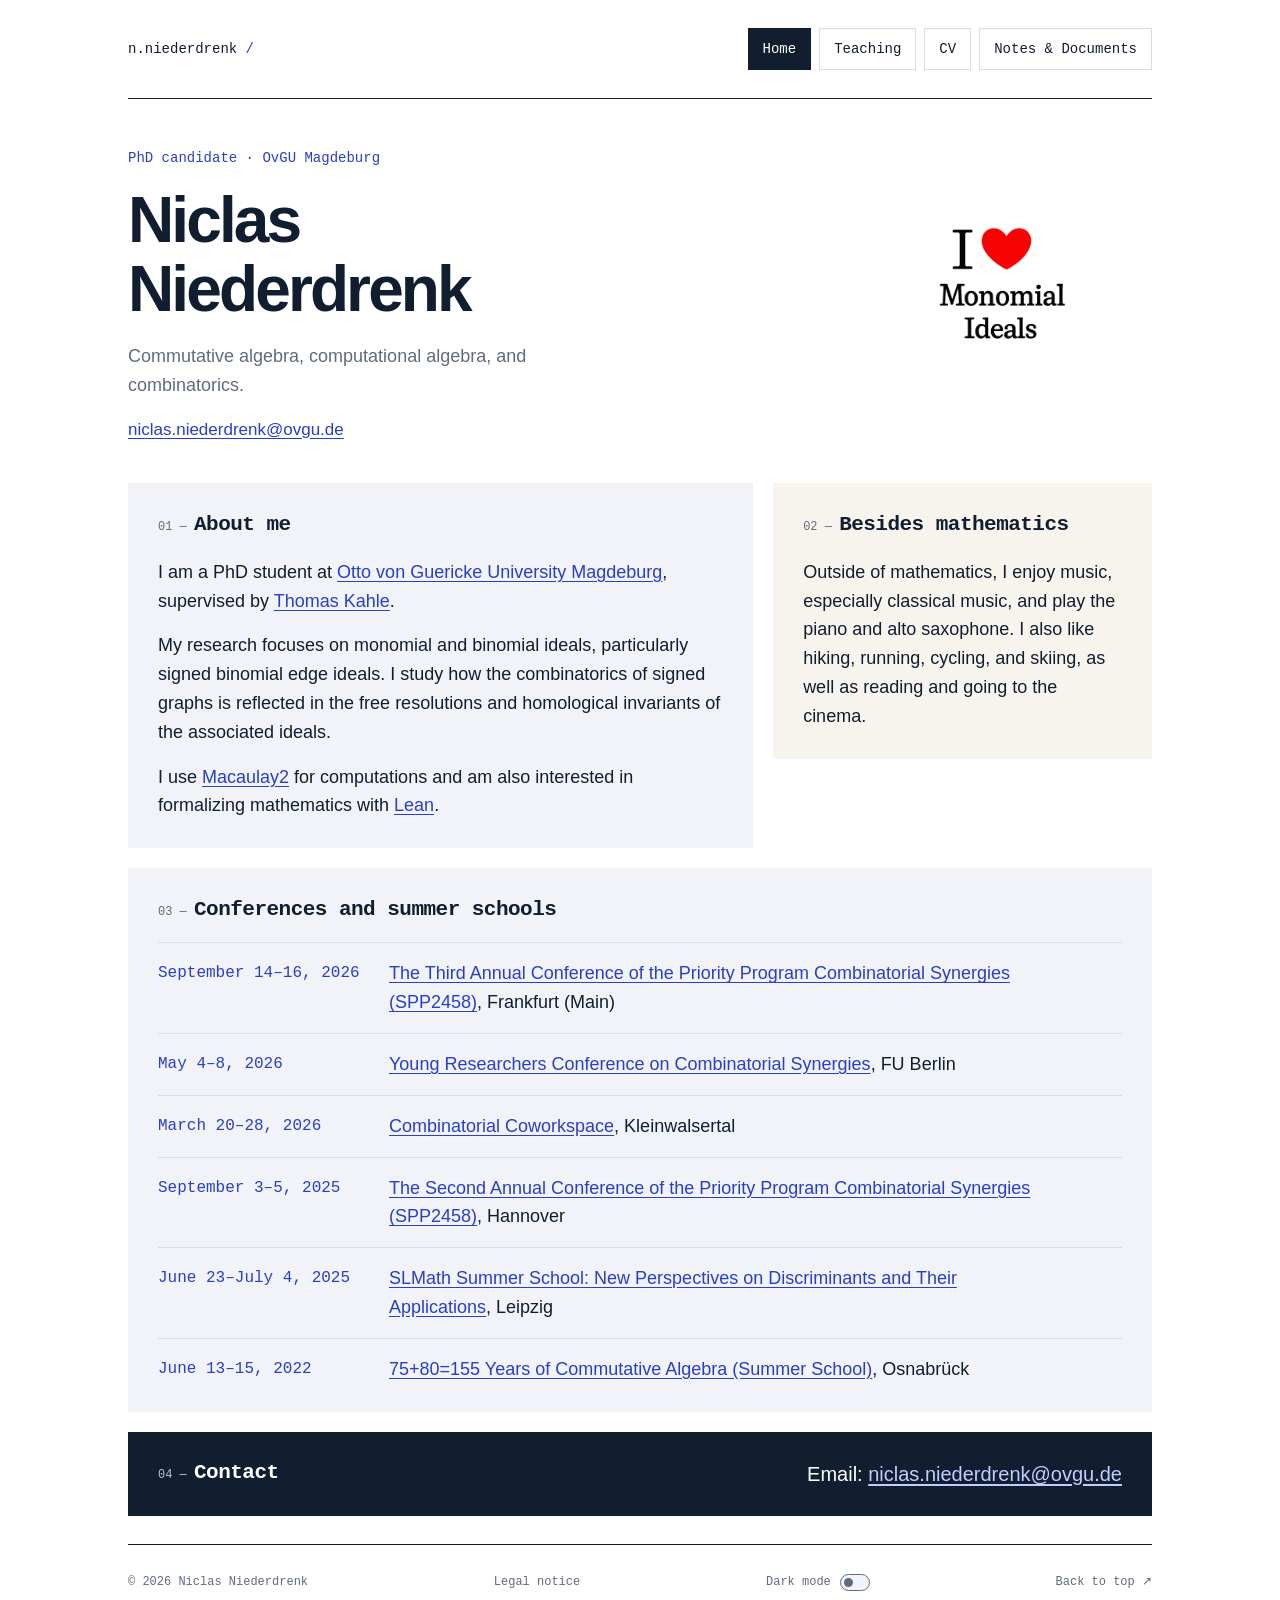
==== index.html @ 02e2851d "about me straffen" ====
<!DOCTYPE html>
<html lang="en">
<head>
    <meta charset="UTF-8">
    <meta name="viewport" content="width=device-width, initial-scale=1.0">
    <title>Niclas Niederdrenk</title>
    <script src="theme.js?v=c177175cfa91"></script>
    <link rel="stylesheet" href="style.css?v=8d056de01221">
</head>
<body class="page-index">
<a class="skip-link" href="#content">Skip to content</a>
<div class="container">
    <nav class="site-nav" aria-label="Main navigation">
        <a class="wordmark" href="index.html">n.niederdrenk<span> / </span></a>
        <div class="nav-links"><a href="index.html" class="current" aria-current="page">Home</a>
<a href="teaching.html">Teaching</a>
<a href="cv.html">CV</a>
<a href="notes.html">Notes &amp; Documents</a></div>
    </nav>
    <header class="hero">
        <div class="hero-copy">
            <p class="eyebrow">PhD candidate · OvGU Magdeburg</p>
            <h1>Niclas<br>Niederdrenk</h1>
            <p class="hero-description">Commutative algebra, computational algebra, and combinatorics.</p><a class="hero-contact" href="mailto:niclas.niederdrenk@ovgu.de">niclas.niederdrenk@ovgu.de</a>
        </div>
        <figure class="monomial-art">
            <img src="figures/ilovemonomialideals.png" alt="I love monomial ideals — with a glowing red heart." width="1536" height="1024">
        </figure>
    </header>
    <main id="content" class="content-grid">
<section class="content-panel panel-about-me" aria-labelledby="about-me"><h2 id="about-me"><span class="section-number">01 — </span>About me</h2>
<p>I am a PhD student at <a href="https://www.ovgu.de/">Otto von Guericke University Magdeburg</a>, supervised by <a href="https://thomas-kahle.de/">Thomas Kahle</a>.</p>
<p>My research focuses on monomial and binomial ideals, particularly signed binomial edge ideals. I study how the combinatorics of signed graphs is reflected in the free resolutions and homological invariants of the associated ideals.</p>
<p>I use <a href="https://macaulay2.com/">Macaulay2</a> for computations and am also interested in formalizing mathematics with <a href="https://lean-lang.org/">Lean</a>.</p>
</section>
<section class="content-panel panel-besides-mathematics" aria-labelledby="besides-mathematics"><h2 id="besides-mathematics"><span class="section-number">02 — </span>Besides mathematics</h2>
<p>Outside of mathematics, I enjoy music, especially classical music, and play the piano and alto saxophone. I also like hiking, running, cycling, and skiing, as well as reading and going to the cinema.</p>
</section>
<section class="content-panel panel-conferences-and-summer-schools" aria-labelledby="conferences-and-summer-schools"><h2 id="conferences-and-summer-schools"><span class="section-number">03 — </span>Conferences and summer schools</h2>
<ul>
<li><span class="entry-date">September 14–16, 2026</span><span class="entry-detail"><a href="https://www.combinatorial-synergies.de/activities/2026-09_AnnualConference/">The Third Annual Conference of the Priority Program Combinatorial Synergies (SPP2458)</a>, Frankfurt (Main)</span></li>
<li><span class="entry-date">May 4–8, 2026</span><span class="entry-detail"><a href="https://mathconf.eu/yrccs-2026/index.html">Young Researchers Conference on Combinatorial Synergies</a>, FU Berlin</span></li>
<li><span class="entry-date">March 20–28, 2026</span><span class="entry-detail"><a href="https://www.combinatorial-cowork.space/editions/2026/">Combinatorial Coworkspace</a>, Kleinwalsertal</span></li>
<li><span class="entry-date">September 3–5, 2025</span><span class="entry-detail"><a href="https://www.combinatorial-synergies.de/activities/2025-09_AnnualConference/">The Second Annual Conference of the Priority Program Combinatorial Synergies (SPP2458)</a>, Hannover</span></li>
<li><span class="entry-date">June 23–July 4, 2025</span><span class="entry-detail"><a href="https://www.mis.mpg.de/de/events/series/slmath-summer-school-new-perspectives-on-discriminants-and-their-applications">SLMath Summer School: New Perspectives on Discriminants and Their Applications</a>, Leipzig</span></li>
<li><span class="entry-date">June 13–15, 2022</span><span class="entry-detail"><a href="https://www.math-conf.uni-osnabrueck.de/archive/8075155-years-of-commutative-algebra/">75+80=155 Years of Commutative Algebra (Summer School)</a>, Osnabrück</span></li>
</ul>
</section>
<section class="content-panel panel-contact" aria-labelledby="contact"><h2 id="contact"><span class="section-number">04 — </span>Contact</h2>
<p>Email: <a href="mailto:niclas.niederdrenk@ovgu.de">niclas.niederdrenk@ovgu.de</a></p></section>
    </main>
    <footer>
        <p>© 2026 Niclas Niederdrenk</p>
        <a href="legal.html">Legal notice</a>
        <button class="theme-toggle" type="button" role="switch" aria-label="Dark mode" aria-checked="false" hidden>
            <span>Dark mode</span><span class="theme-track" aria-hidden="true"></span>
        </button>
        <a href="#">Back to top <span aria-hidden="true">↗</span></a>
    </footer>
</div>
</body>
</html>
---- style.css ----
:root {
    color-scheme: light;
    --background: #fff;
    --ink: #101e30;
    --blue: #293fc4;
    --muted: #606b7b;
    --panel: #f3f4f9;
    --home-panel: #f1f3f9;
    --hobby-panel: #f7f4ee;
    --line: #d9dce5;
    --contact-panel: #101e30;
    --selected-text: #fff;
}
:root[data-theme="dark"] {
    color-scheme: dark;
    --background: #10151e;
    --ink: #e5eaf3;
    --blue: #a3b1ff;
    --muted: #aab5c5;
    --panel: #1b2432;
    --home-panel: var(--panel);
    --hobby-panel: var(--panel);
    --line: #384559;
    --contact-panel: #202d42;
    --selected-text: #10151e;
}
* { box-sizing: border-box; }
p, li, h1, h2, h3, a { overflow-wrap: anywhere; }
html { scroll-behavior: smooth; }
body {
    margin: 0;
    background: var(--background);
    color: var(--ink);
    font-family: Inter, "Helvetica Neue", Arial, sans-serif;
    font-size: 18px;
    line-height: 1.6;
    -webkit-font-smoothing: antialiased;
}
a { color: var(--blue); text-underline-offset: 3px; }
a:hover { text-decoration-thickness: 2px; }
a:focus-visible, button:focus-visible { outline: 3px solid #c99920; outline-offset: 5px; }
.container { max-width: 1120px; margin: auto; padding: 0 48px; }
.site-nav {
    display: flex;
    align-items: center;
    justify-content: space-between;
    gap: 24px;
    padding: 28px 0;
    border-bottom: 1px solid var(--ink);
}
.wordmark, .eyebrow, figcaption, h2, .entry-date, footer, .nav-links {
    font-family: "SFMono-Regular", Consolas, "Liberation Mono", monospace;
}
.wordmark { color: var(--ink); font-size: 14px; text-decoration: none; }
.wordmark span { color: var(--blue); }
.nav-links { display: flex; flex-wrap: wrap; justify-content: flex-end; gap: 8px; font-size: 14px; }
.nav-links a { padding: 9px 14px; border: 1px solid var(--line); color: var(--ink); text-decoration: none; }
.theme-toggle { display: inline-flex; align-items: center; gap: 9px; padding: 6px 0; border: 0; font: inherit; line-height: inherit; color: var(--muted); background: transparent; cursor: pointer; }
.theme-toggle[hidden] { display: none; }
.theme-toggle:hover { color: var(--ink); }
.theme-track { position: relative; width: 30px; height: 17px; border: 1px solid var(--muted); border-radius: 20px; background: var(--panel); }
.theme-track::after { content: ""; position: absolute; top: 3px; left: 3px; width: 9px; height: 9px; border-radius: 50%; background: var(--muted); transition: transform .15s ease; }
.theme-toggle[aria-checked="true"] .theme-track { border-color: var(--blue); }
.theme-toggle[aria-checked="true"] .theme-track::after { transform: translateX(13px); background: var(--blue); }
.nav-links a.current, .nav-links a:hover { background: var(--ink); color: var(--selected-text); border-color: var(--ink); }
.hero { display: grid; grid-template-columns: minmax(0, 1fr) 270px; gap: 48px; align-items: center; padding: 48px 0 40px; }
.hero-copy { min-width: 0; }
.hero-contact { display: inline-block; margin-top: 16px; font-size: 17px; overflow-wrap: anywhere; }
.eyebrow { font-size: 14px; color: var(--blue); margin: 0 0 16px; }
h1 { font-size: clamp(40px, 5.2vw, 64px); font-weight: 750; letter-spacing: -.045em; line-height: 1.08; margin: 0 0 18px; }
.hero-description { color: var(--muted); max-width: 44ch; font-size: 18px; margin: 0; line-height: 1.6; }
.monomial-lattice { margin: 0; width: 100%; }
.monomial-lattice svg { display: block; width: 100%; max-width: 200px; height: auto; margin: 0 auto; overflow: visible; }
.lattice-edge { stroke: var(--blue); stroke-width: 1.5; opacity: .55; }
.lattice-node circle { fill: var(--background); stroke: var(--blue); stroke-width: 1.5; }
.lattice-node text { fill: var(--ink); font-family: Georgia, "Times New Roman", serif; font-size: 14px; font-style: italic; }
.lattice-endpoint circle { fill: var(--panel); stroke-width: 2; }
.page-index .hero { grid-template-columns: minmax(0, 1fr) 300px; }
.monomial-art { margin: 0; width: 100%; }
.monomial-art img { display: block; width: 100%; height: auto; border-radius: 8px; background: #fff; }
figcaption { font-size: 12px; line-height: 1.6; color: var(--muted); margin-top: 12px; }
.content-grid { display: grid; grid-template-columns: minmax(0, 1.65fr) minmax(0, 1fr); gap: 20px; }
.content-panel { background: var(--panel); padding: 28px 30px; min-width: 0; }
h2 { font-size: 21px; font-weight: 600; margin: 0 0 18px; line-height: 1.35; letter-spacing: -.025em; }
.section-number { font-size: 12px; font-weight: 400; letter-spacing: 0; color: var(--muted); white-space: nowrap; }
.content-panel p { margin: 0 0 16px; font-size: inherit; max-width: 65ch; }
.content-panel p:last-child { margin-bottom: 0; }
.page-cv .hero, .page-legal .hero, .page-notes .hero { grid-template-columns: 1fr; }
.page-cv .content-panel, .page-legal .content-panel, .page-notes .content-panel { grid-column: 1 / -1; }
.page-notes h3 { margin: 0 0 10px; font-size: 24px; line-height: 1.35; }
.page-introduction { grid-column: 1 / -1; max-width: 65ch; }
.page-introduction p { margin: 0; }
.page-cv .page-introduction { color: var(--muted); font-size: 16px; }
.cv-entry { display: grid; grid-template-columns: 205px minmax(0, 1fr); gap: 26px; border-top: 1px solid var(--line); padding: 22px 0; }
.cv-entry:last-child { padding-bottom: 0; }
.cv-entry h3 { margin: 0 0 6px; font-size: 19px; font-weight: 600; line-height: 1.5; }
.cv-entry .entry-date { font-size: 16px; margin: 0; }
.cv-entry-detail { min-width: 0; }
.cv-entry-detail p { color: var(--muted); margin-bottom: 10px; }
.cv-entry li { border: 0; padding: 2px 0; }
.panel-besides-mathematics { align-self: start; }
.page-index .panel-about-me, .page-index .panel-conferences-and-summer-schools { background: var(--home-panel); }
.page-index .panel-besides-mathematics { background: var(--hobby-panel); }
.panel-activities, .panel-conferences-and-summer-schools, .panel-contact, .page-teaching .content-panel { grid-column: 1 / -1; }
ul { list-style: none; margin: 0; padding: 0; }
li { border-top: 1px solid var(--line); padding: 16px 0; font-size: inherit; }
li:last-child { padding-bottom: 0; }
.panel-activities li, .panel-conferences-and-summer-schools li { display: grid; grid-template-columns: 205px minmax(0, 1fr); gap: 26px; }
.entry-date { font-size: 16px; color: var(--blue); padding-top: 2px; }
.entry-detail { min-width: 0; max-width: 65ch; }
.entry-detail a { color: var(--blue); }
.entry-detail a:hover { color: var(--blue); text-decoration: underline; }
.panel-contact { display: flex; align-items: center; justify-content: space-between; gap: 24px; background: var(--contact-panel); color: white; padding-top: 26px; padding-bottom: 26px; }
.panel-contact h2 { margin: 0; flex-shrink: 0; }
.panel-contact .section-number { color: #b8c5d8; }
.panel-contact a { color: #c2ccff; }
.panel-contact p { margin: 0; font-size: clamp(16px, 2vw, 20px); font-weight: 500; overflow-wrap: anywhere; }
footer { display: flex; flex-wrap: wrap; align-items: center; justify-content: space-between; gap: 12px 20px; border-top: 1px solid var(--ink); margin-top: 28px; padding: 22px 0 34px; font-size: 12px; color: var(--muted); }
footer p { margin: 0; }
footer a { color: var(--muted); text-decoration: none; }
.skip-link { position: absolute; top: -100px; left: 20px; background: var(--background); padding: 12px; z-index: 1; }
.skip-link:focus { top: 10px; }
@media (max-width: 760px) {
    body { font-size: 16px; }
    .container { padding: 0 24px; }
    .hero-description, .hero-contact { font-size: 16px; }
    h2 { font-size: 20px; }
    .cv-entry h3 { font-size: 18px; }
    .hero { grid-template-columns: minmax(0, 1fr) 200px; gap: 24px; padding: 36px 0; }
    .page-index .hero { grid-template-columns: minmax(0, 1fr) 230px; }
    h1 { font-size: 46px; }
    .content-grid { grid-template-columns: 1fr; }
    .content-panel { padding: 24px; }
    .panel-activities li, .panel-conferences-and-summer-schools li { grid-template-columns: 155px minmax(0, 1fr); gap: 18px; }
    .cv-entry { grid-template-columns: 155px minmax(0, 1fr); gap: 18px; }
    .panel-contact { align-items: flex-start; flex-direction: column; gap: 16px; }
}
@media (max-width: 600px) {
    .container { padding: 0 20px; }
    .site-nav { flex-wrap: wrap; gap: 12px; padding: 20px 0; }
    .wordmark { font-size: 13px; }
    .nav-links { gap: 5px; font-size: 13px; }
    .nav-links a { padding: 8px 10px; }
    .hero { grid-template-columns: 1fr; gap: 24px; padding: 32px 0; }
    .page-index .hero { grid-template-columns: 1fr; }
    .monomial-art { max-width: 320px; justify-self: center; }
    h1 { font-size: clamp(36px, 10vw, 48px); }
    .monomial-lattice { width: 220px; justify-self: end; }
    .monomial-lattice svg { max-width: 170px; }
    .panel-activities li, .panel-conferences-and-summer-schools li { grid-template-columns: 1fr; gap: 7px; }
    .cv-entry { grid-template-columns: 1fr; gap: 7px; }
    .monomial-lattice { max-width: 100%; }
    .content-panel { padding: 22px 20px; }
}
@media (prefers-reduced-motion: reduce) {
    html { scroll-behavior: auto; }
    .theme-track::after { transition: none; }
}
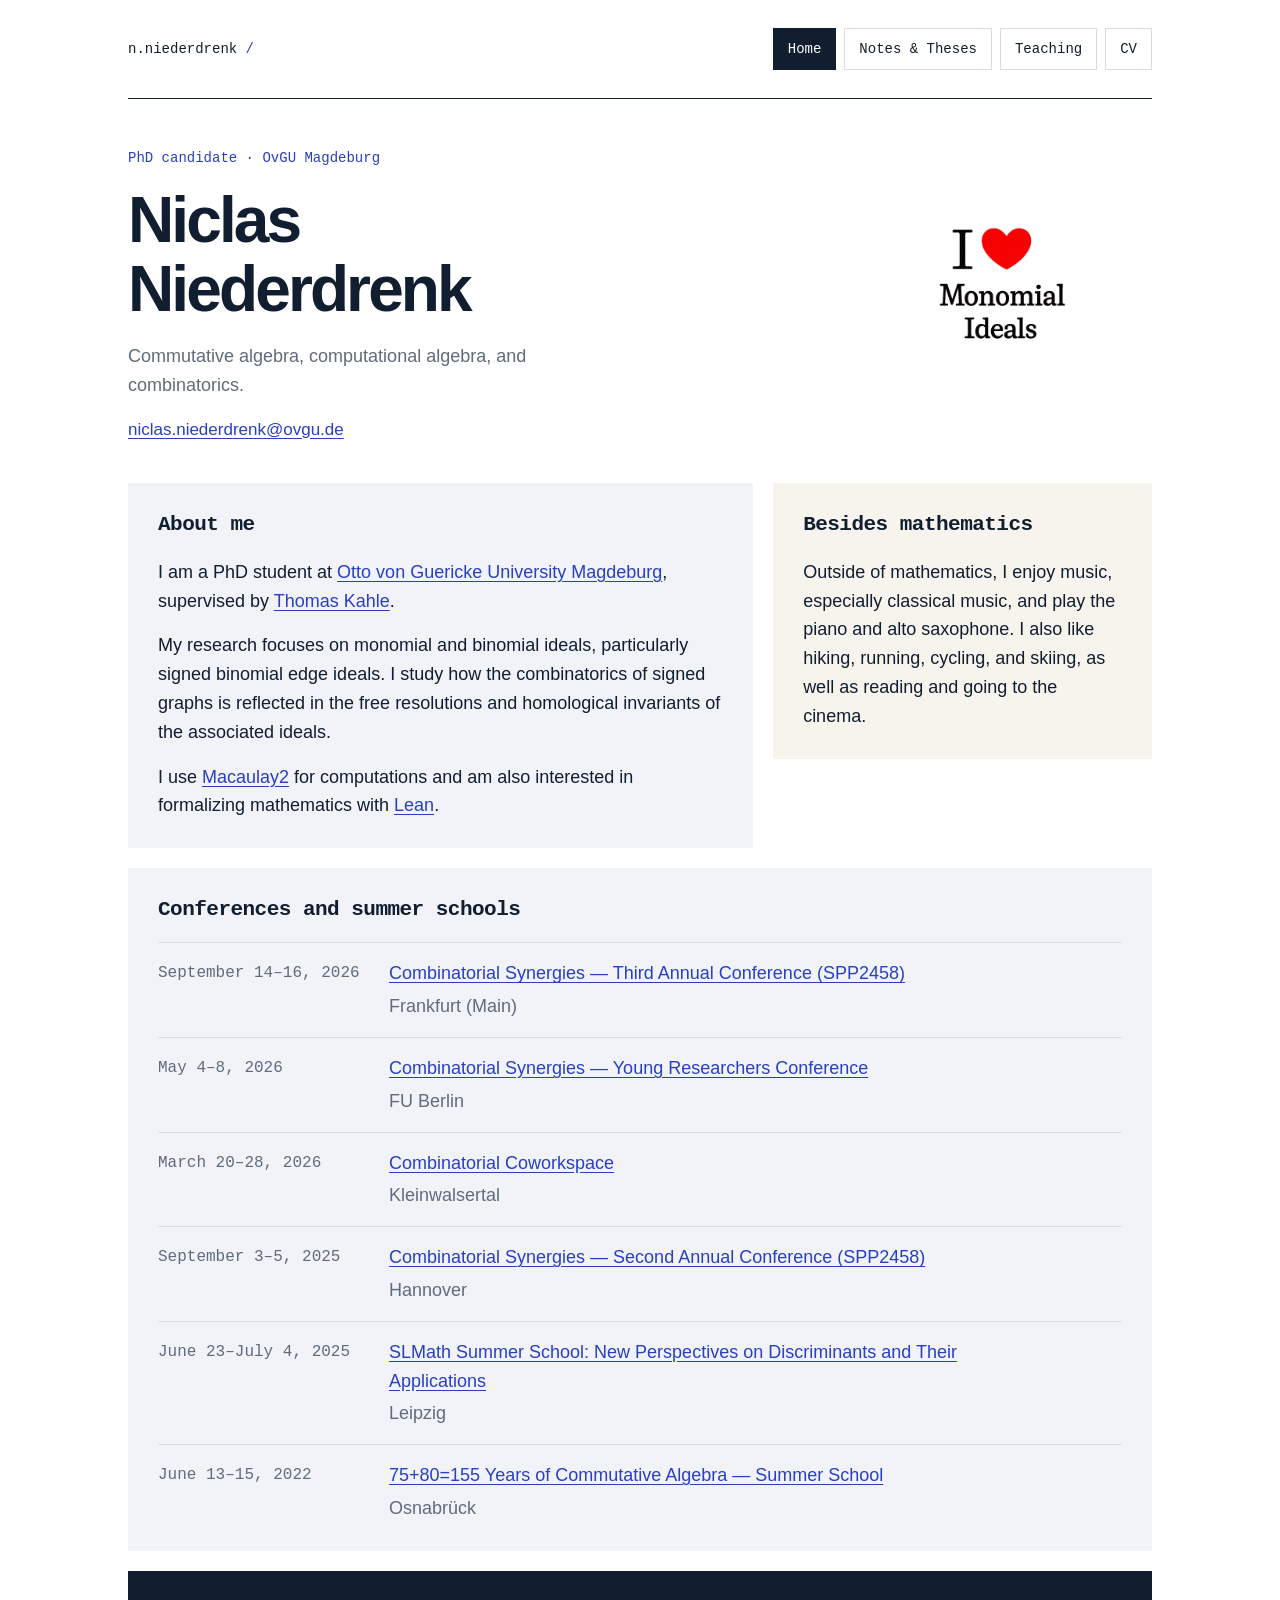
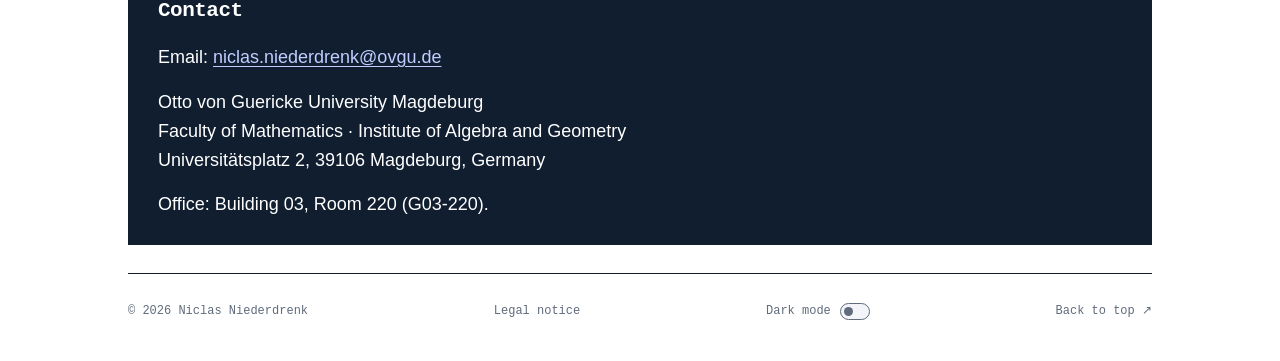
==== commit de3d82cc: "Zahlen entfernt" ====
--- a/index.html
+++ b/index.html
@@ -5,7 +5,7 @@
     <meta name="viewport" content="width=device-width, initial-scale=1.0">
     <title>Niclas Niederdrenk</title>
     <script src="theme.js?v=c177175cfa91"></script>
-    <link rel="stylesheet" href="style.css?v=8d056de01221">
+    <link rel="stylesheet" href="style.css?v=efe93ad25419">
 </head>
 <body class="page-index">
 <a class="skip-link" href="#content">Skip to content</a>
@@ -13,41 +13,45 @@
     <nav class="site-nav" aria-label="Main navigation">
         <a class="wordmark" href="index.html">n.niederdrenk<span> / </span></a>
         <div class="nav-links"><a href="index.html" class="current" aria-current="page">Home</a>
+<a href="notes.html">Notes &amp; Theses</a>
 <a href="teaching.html">Teaching</a>
-<a href="cv.html">CV</a>
-<a href="notes.html">Notes &amp; Documents</a></div>
+<a href="cv.html">CV</a></div>
     </nav>
     <header class="hero">
         <div class="hero-copy">
             <p class="eyebrow">PhD candidate · OvGU Magdeburg</p>
             <h1>Niclas<br>Niederdrenk</h1>
-            <p class="hero-description">Commutative algebra, computational algebra, and combinatorics.</p><a class="hero-contact" href="mailto:niclas.niederdrenk@ovgu.de">niclas.niederdrenk@ovgu.de</a>
+<p class="hero-description">Commutative algebra, computational algebra, and combinatorics.</p><a class="hero-contact" href="mailto:niclas.niederdrenk@ovgu.de">niclas.niederdrenk@ovgu.de</a>
         </div>
         <figure class="monomial-art">
             <img src="figures/ilovemonomialideals.png" alt="I love monomial ideals — with a glowing red heart." width="1536" height="1024">
         </figure>
     </header>
     <main id="content" class="content-grid">
-<section class="content-panel panel-about-me" aria-labelledby="about-me"><h2 id="about-me"><span class="section-number">01 — </span>About me</h2>
+<section class="content-panel panel-about-me" aria-labelledby="about-me"><h2 id="about-me">About me</h2>
 <p>I am a PhD student at <a href="https://www.ovgu.de/">Otto von Guericke University Magdeburg</a>, supervised by <a href="https://thomas-kahle.de/">Thomas Kahle</a>.</p>
 <p>My research focuses on monomial and binomial ideals, particularly signed binomial edge ideals. I study how the combinatorics of signed graphs is reflected in the free resolutions and homological invariants of the associated ideals.</p>
 <p>I use <a href="https://macaulay2.com/">Macaulay2</a> for computations and am also interested in formalizing mathematics with <a href="https://lean-lang.org/">Lean</a>.</p>
 </section>
-<section class="content-panel panel-besides-mathematics" aria-labelledby="besides-mathematics"><h2 id="besides-mathematics"><span class="section-number">02 — </span>Besides mathematics</h2>
+<section class="content-panel panel-besides-mathematics" aria-labelledby="besides-mathematics"><h2 id="besides-mathematics">Besides mathematics</h2>
 <p>Outside of mathematics, I enjoy music, especially classical music, and play the piano and alto saxophone. I also like hiking, running, cycling, and skiing, as well as reading and going to the cinema.</p>
 </section>
-<section class="content-panel panel-conferences-and-summer-schools" aria-labelledby="conferences-and-summer-schools"><h2 id="conferences-and-summer-schools"><span class="section-number">03 — </span>Conferences and summer schools</h2>
+<section class="content-panel panel-conferences-and-summer-schools" aria-labelledby="conferences-and-summer-schools"><h2 id="conferences-and-summer-schools">Conferences and summer schools</h2>
 <ul>
-<li><span class="entry-date">September 14–16, 2026</span><span class="entry-detail"><a href="https://www.combinatorial-synergies.de/activities/2026-09_AnnualConference/">The Third Annual Conference of the Priority Program Combinatorial Synergies (SPP2458)</a>, Frankfurt (Main)</span></li>
-<li><span class="entry-date">May 4–8, 2026</span><span class="entry-detail"><a href="https://mathconf.eu/yrccs-2026/index.html">Young Researchers Conference on Combinatorial Synergies</a>, FU Berlin</span></li>
-<li><span class="entry-date">March 20–28, 2026</span><span class="entry-detail"><a href="https://www.combinatorial-cowork.space/editions/2026/">Combinatorial Coworkspace</a>, Kleinwalsertal</span></li>
-<li><span class="entry-date">September 3–5, 2025</span><span class="entry-detail"><a href="https://www.combinatorial-synergies.de/activities/2025-09_AnnualConference/">The Second Annual Conference of the Priority Program Combinatorial Synergies (SPP2458)</a>, Hannover</span></li>
-<li><span class="entry-date">June 23–July 4, 2025</span><span class="entry-detail"><a href="https://www.mis.mpg.de/de/events/series/slmath-summer-school-new-perspectives-on-discriminants-and-their-applications">SLMath Summer School: New Perspectives on Discriminants and Their Applications</a>, Leipzig</span></li>
-<li><span class="entry-date">June 13–15, 2022</span><span class="entry-detail"><a href="https://www.math-conf.uni-osnabrueck.de/archive/8075155-years-of-commutative-algebra/">75+80=155 Years of Commutative Algebra (Summer School)</a>, Osnabrück</span></li>
+<li><span class="entry-date">September 14–16, 2026</span><span class="entry-detail"><a href="https://www.combinatorial-synergies.de/activities/2026-09_AnnualConference/">Combinatorial Synergies — Third Annual Conference (SPP2458)</a><span class="entry-location">Frankfurt (Main)</span></span></li>
+<li><span class="entry-date">May 4–8, 2026</span><span class="entry-detail"><a href="https://mathconf.eu/yrccs-2026/index.html">Combinatorial Synergies — Young Researchers Conference</a><span class="entry-location">FU Berlin</span></span></li>
+<li><span class="entry-date">March 20–28, 2026</span><span class="entry-detail"><a href="https://www.combinatorial-cowork.space/editions/2026/">Combinatorial Coworkspace</a><span class="entry-location">Kleinwalsertal</span></span></li>
+<li><span class="entry-date">September 3–5, 2025</span><span class="entry-detail"><a href="https://www.combinatorial-synergies.de/activities/2025-09_AnnualConference/">Combinatorial Synergies — Second Annual Conference (SPP2458)</a><span class="entry-location">Hannover</span></span></li>
+<li><span class="entry-date">June 23–July 4, 2025</span><span class="entry-detail"><a href="https://www.mis.mpg.de/de/events/series/slmath-summer-school-new-perspectives-on-discriminants-and-their-applications">SLMath Summer School: New Perspectives on Discriminants and Their Applications</a><span class="entry-location">Leipzig</span></span></li>
+<li><span class="entry-date">June 13–15, 2022</span><span class="entry-detail"><a href="https://www.math-conf.uni-osnabrueck.de/archive/8075155-years-of-commutative-algebra/">75+80=155 Years of Commutative Algebra — Summer School</a><span class="entry-location">Osnabrück</span></span></li>
 </ul>
 </section>
-<section class="content-panel panel-contact" aria-labelledby="contact"><h2 id="contact"><span class="section-number">04 — </span>Contact</h2>
-<p>Email: <a href="mailto:niclas.niederdrenk@ovgu.de">niclas.niederdrenk@ovgu.de</a></p></section>
+<section class="content-panel panel-contact" aria-labelledby="contact"><h2 id="contact">Contact</h2>
+<p>Email: <a href="mailto:niclas.niederdrenk@ovgu.de">niclas.niederdrenk@ovgu.de</a></p>
+<p>Otto von Guericke University Magdeburg<br>
+Faculty of Mathematics · Institute of Algebra and Geometry<br>
+Universitätsplatz 2, 39106 Magdeburg, Germany</p>
+<p>Office: Building 03, Room 220 (G03-220).</p></section>
     </main>
     <footer>
         <p>© 2026 Niclas Niederdrenk</p>
--- a/style.css
+++ b/style.css
@@ -82,7 +82,6 @@
 .content-grid { display: grid; grid-template-columns: minmax(0, 1.65fr) minmax(0, 1fr); gap: 20px; }
 .content-panel { background: var(--panel); padding: 28px 30px; min-width: 0; }
 h2 { font-size: 21px; font-weight: 600; margin: 0 0 18px; line-height: 1.35; letter-spacing: -.025em; }
-.section-number { font-size: 12px; font-weight: 400; letter-spacing: 0; color: var(--muted); white-space: nowrap; }
 .content-panel p { margin: 0 0 16px; font-size: inherit; max-width: 65ch; }
 .content-panel p:last-child { margin-bottom: 0; }
 .page-cv .hero, .page-legal .hero, .page-notes .hero { grid-template-columns: 1fr; }
@@ -106,15 +105,16 @@
 li { border-top: 1px solid var(--line); padding: 16px 0; font-size: inherit; }
 li:last-child { padding-bottom: 0; }
 .panel-activities li, .panel-conferences-and-summer-schools li { display: grid; grid-template-columns: 205px minmax(0, 1fr); gap: 26px; }
-.entry-date { font-size: 16px; color: var(--blue); padding-top: 2px; }
+.entry-date { font-size: 16px; color: var(--muted); padding-top: 2px; }
+.entry-location, .course-instructor { display: block; color: var(--muted); font-size: inherit; margin-top: 4px; }
+.page-teaching li strong { font-weight: 600; }
 .entry-detail { min-width: 0; max-width: 65ch; }
 .entry-detail a { color: var(--blue); }
 .entry-detail a:hover { color: var(--blue); text-decoration: underline; }
-.panel-contact { display: flex; align-items: center; justify-content: space-between; gap: 24px; background: var(--contact-panel); color: white; padding-top: 26px; padding-bottom: 26px; }
-.panel-contact h2 { margin: 0; flex-shrink: 0; }
-.panel-contact .section-number { color: #b8c5d8; }
+.panel-contact { display: block; background: var(--contact-panel); color: white; padding-top: 26px; padding-bottom: 26px; }
+.panel-contact h2 { margin: 0 0 18px; }
 .panel-contact a { color: #c2ccff; }
-.panel-contact p { margin: 0; font-size: clamp(16px, 2vw, 20px); font-weight: 500; overflow-wrap: anywhere; }
+.panel-contact p { margin: 0 0 16px; font-size: inherit; font-weight: 400; overflow-wrap: anywhere; }
 footer { display: flex; flex-wrap: wrap; align-items: center; justify-content: space-between; gap: 12px 20px; border-top: 1px solid var(--ink); margin-top: 28px; padding: 22px 0 34px; font-size: 12px; color: var(--muted); }
 footer p { margin: 0; }
 footer a { color: var(--muted); text-decoration: none; }
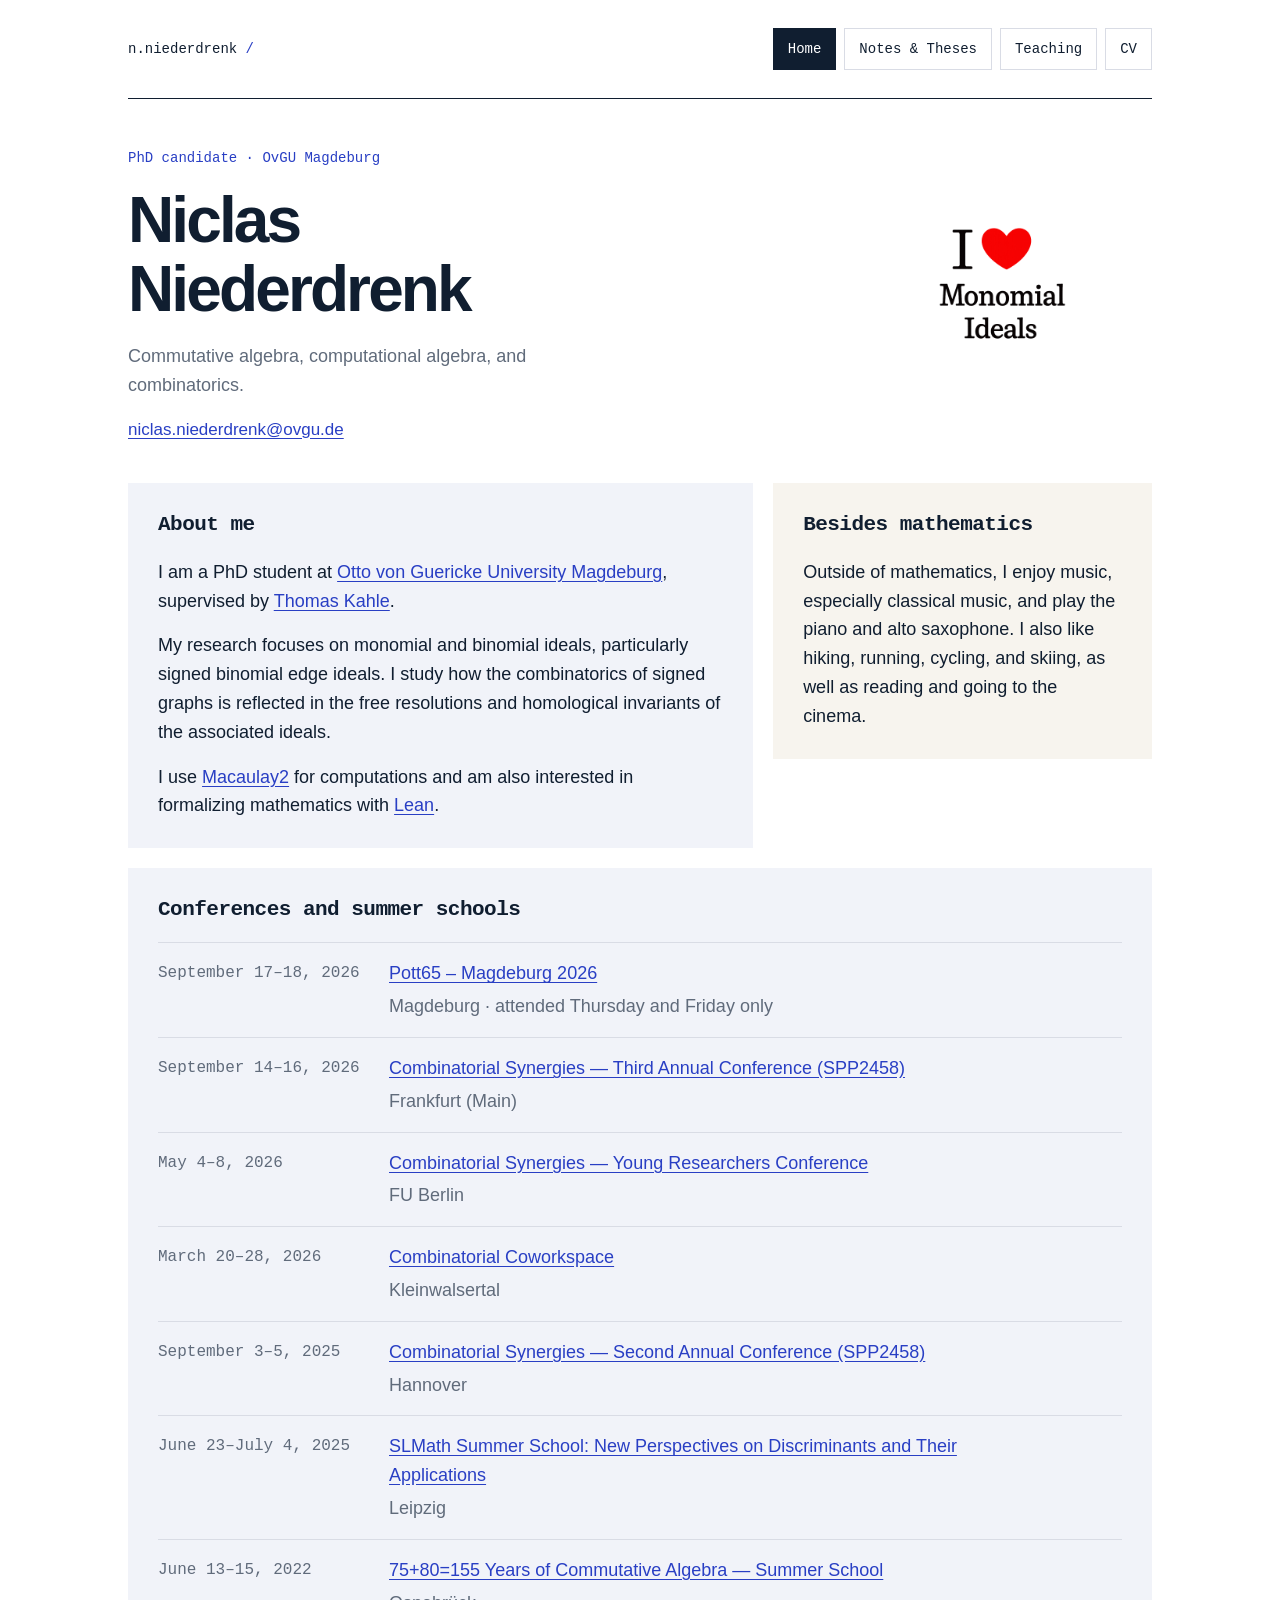
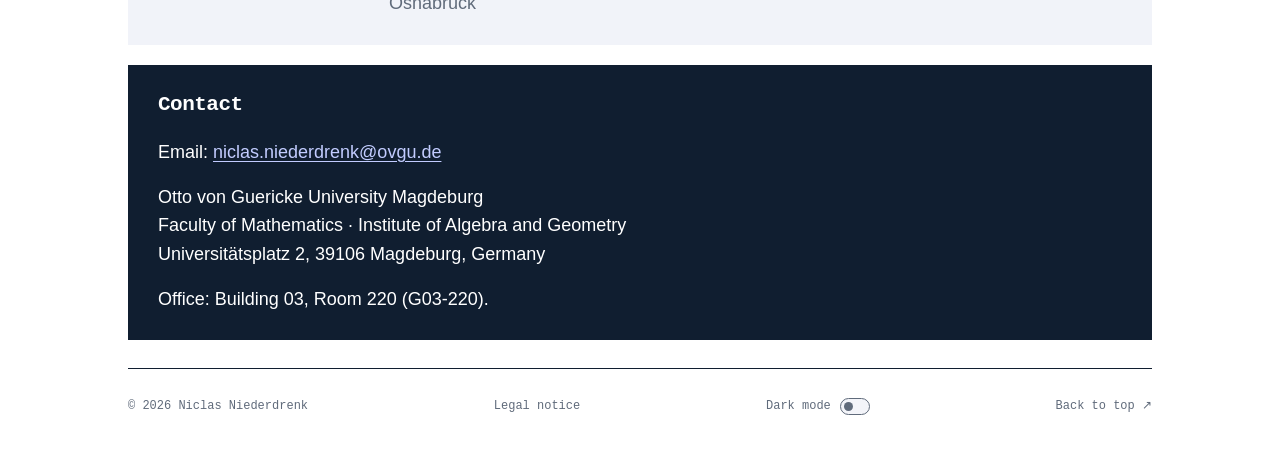
==== commit 776aa8b4: "Pott Konferenz" ====
--- a/index.html
+++ b/index.html
@@ -5,7 +5,7 @@
     <meta name="viewport" content="width=device-width, initial-scale=1.0">
     <title>Niclas Niederdrenk</title>
     <script src="theme.js?v=c177175cfa91"></script>
-    <link rel="stylesheet" href="style.css?v=efe93ad25419">
+    <link rel="stylesheet" href="style.css?v=b115eadc8f8b">
 </head>
 <body class="page-index">
 <a class="skip-link" href="#content">Skip to content</a>
@@ -24,7 +24,8 @@
 <p class="hero-description">Commutative algebra, computational algebra, and combinatorics.</p><a class="hero-contact" href="mailto:niclas.niederdrenk@ovgu.de">niclas.niederdrenk@ovgu.de</a>
         </div>
         <figure class="monomial-art">
-            <img src="figures/ilovemonomialideals.png" alt="I love monomial ideals — with a glowing red heart." width="1536" height="1024">
+            <img class="monomial-art-light" src="figures/ilovemonomialideals.png" alt="I love monomial ideals — with a glowing red heart." width="1536" height="1024">
+            <img class="monomial-art-dark" src="figures/ilovemonomialideals-dark.svg" alt="I love monomial ideals — with a glowing red heart." width="1536" height="1024">
         </figure>
     </header>
     <main id="content" class="content-grid">
@@ -38,6 +39,7 @@
 </section>
 <section class="content-panel panel-conferences-and-summer-schools" aria-labelledby="conferences-and-summer-schools"><h2 id="conferences-and-summer-schools">Conferences and summer schools</h2>
 <ul>
+<li><span class="entry-date">September 17–18, 2026</span><span class="entry-detail"><a href="https://www.conftool.pro/pott65-magdeburg-2026/index.php?page=index">Pott65 – Magdeburg 2026</a><span class="entry-location">Magdeburg · attended Thursday and Friday only</span></span></li>
 <li><span class="entry-date">September 14–16, 2026</span><span class="entry-detail"><a href="https://www.combinatorial-synergies.de/activities/2026-09_AnnualConference/">Combinatorial Synergies — Third Annual Conference (SPP2458)</a><span class="entry-location">Frankfurt (Main)</span></span></li>
 <li><span class="entry-date">May 4–8, 2026</span><span class="entry-detail"><a href="https://mathconf.eu/yrccs-2026/index.html">Combinatorial Synergies — Young Researchers Conference</a><span class="entry-location">FU Berlin</span></span></li>
 <li><span class="entry-date">March 20–28, 2026</span><span class="entry-detail"><a href="https://www.combinatorial-cowork.space/editions/2026/">Combinatorial Coworkspace</a><span class="entry-location">Kleinwalsertal</span></span></li>
--- a/style.css
+++ b/style.css
@@ -78,6 +78,9 @@
 .page-index .hero { grid-template-columns: minmax(0, 1fr) 300px; }
 .monomial-art { margin: 0; width: 100%; }
 .monomial-art img { display: block; width: 100%; height: auto; border-radius: 8px; background: #fff; }
+.monomial-art .monomial-art-dark { display: none; background: transparent; }
+:root[data-theme="dark"] .monomial-art-light { display: none; }
+:root[data-theme="dark"] .monomial-art-dark { display: block; }
 figcaption { font-size: 12px; line-height: 1.6; color: var(--muted); margin-top: 12px; }
 .content-grid { display: grid; grid-template-columns: minmax(0, 1.65fr) minmax(0, 1fr); gap: 20px; }
 .content-panel { background: var(--panel); padding: 28px 30px; min-width: 0; }
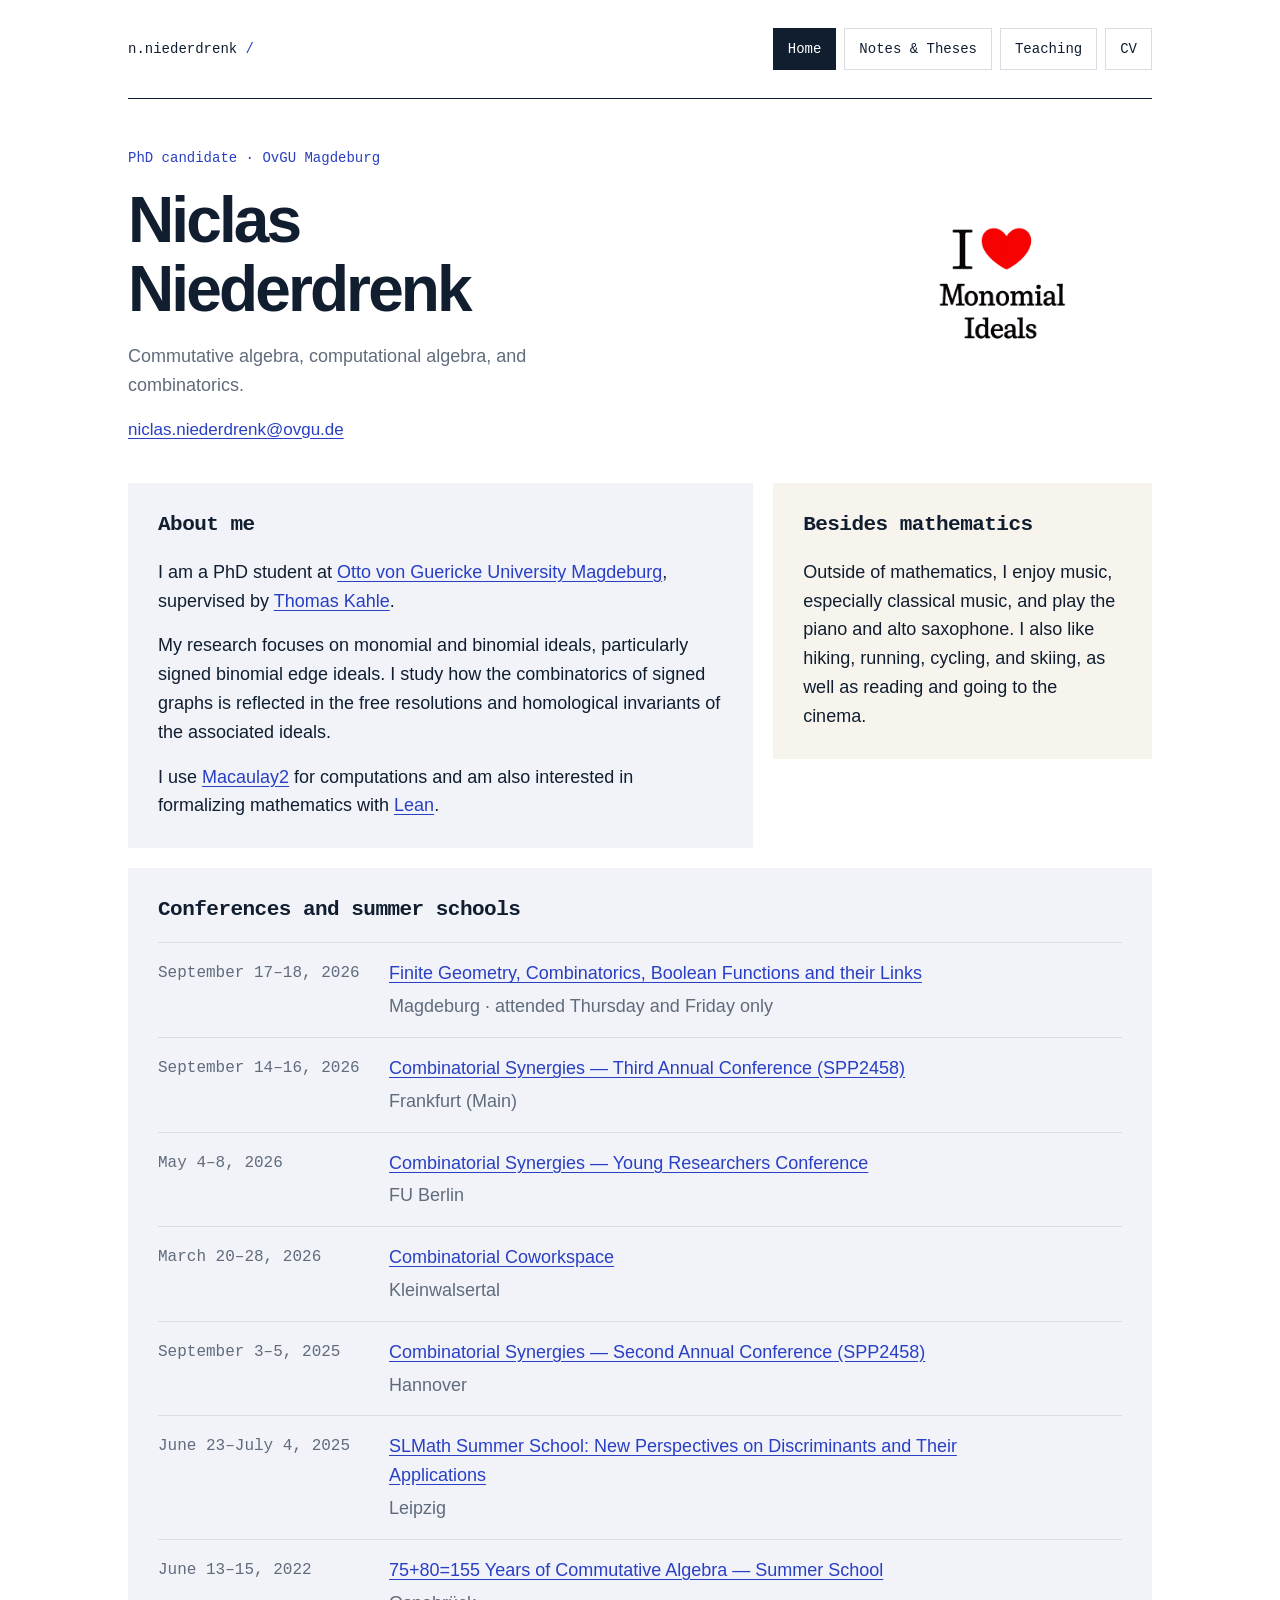
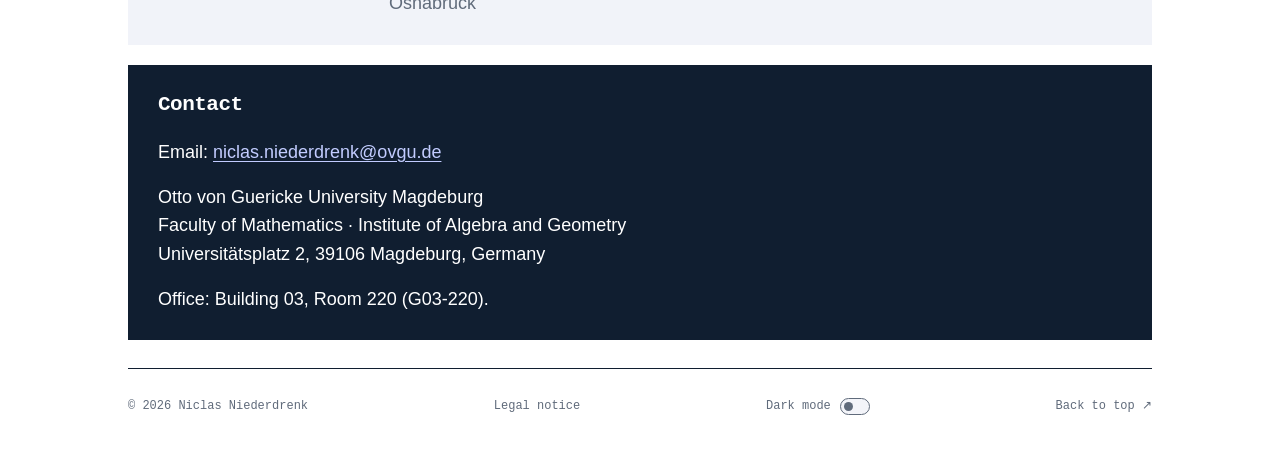
==== commit 39787339: "Pott Konferenz" ====
--- a/index.html
+++ b/index.html
@@ -39,7 +39,7 @@
 </section>
 <section class="content-panel panel-conferences-and-summer-schools" aria-labelledby="conferences-and-summer-schools"><h2 id="conferences-and-summer-schools">Conferences and summer schools</h2>
 <ul>
-<li><span class="entry-date">September 17–18, 2026</span><span class="entry-detail"><a href="https://www.conftool.pro/pott65-magdeburg-2026/index.php?page=index">Pott65 – Magdeburg 2026</a><span class="entry-location">Magdeburg · attended Thursday and Friday only</span></span></li>
+<li><span class="entry-date">September 17–18, 2026</span><span class="entry-detail"><a href="https://sites.google.com/view/pott65-magdeburg2026/home">Finite Geometry, Combinatorics, Boolean Functions and their Links</a><span class="entry-location">Magdeburg · attended Thursday and Friday only</span></span></li>
 <li><span class="entry-date">September 14–16, 2026</span><span class="entry-detail"><a href="https://www.combinatorial-synergies.de/activities/2026-09_AnnualConference/">Combinatorial Synergies — Third Annual Conference (SPP2458)</a><span class="entry-location">Frankfurt (Main)</span></span></li>
 <li><span class="entry-date">May 4–8, 2026</span><span class="entry-detail"><a href="https://mathconf.eu/yrccs-2026/index.html">Combinatorial Synergies — Young Researchers Conference</a><span class="entry-location">FU Berlin</span></span></li>
 <li><span class="entry-date">March 20–28, 2026</span><span class="entry-detail"><a href="https://www.combinatorial-cowork.space/editions/2026/">Combinatorial Coworkspace</a><span class="entry-location">Kleinwalsertal</span></span></li>
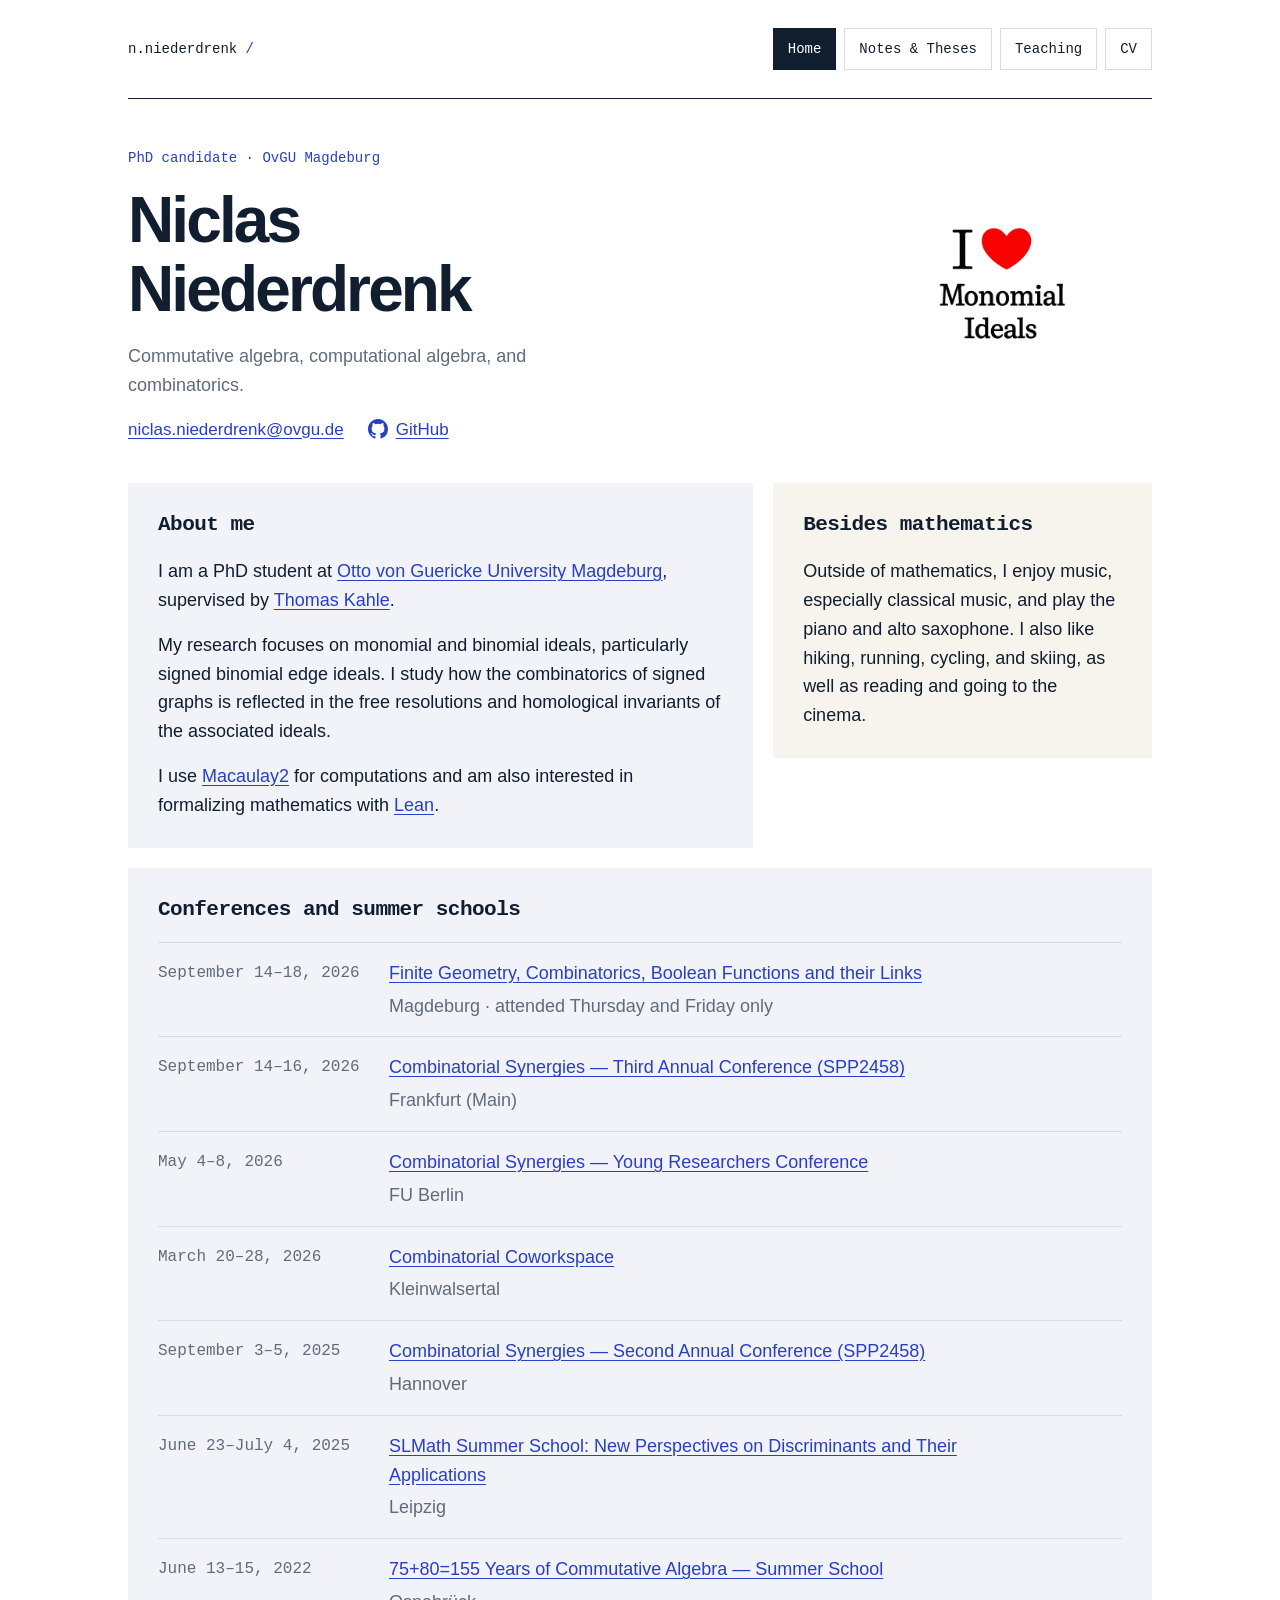
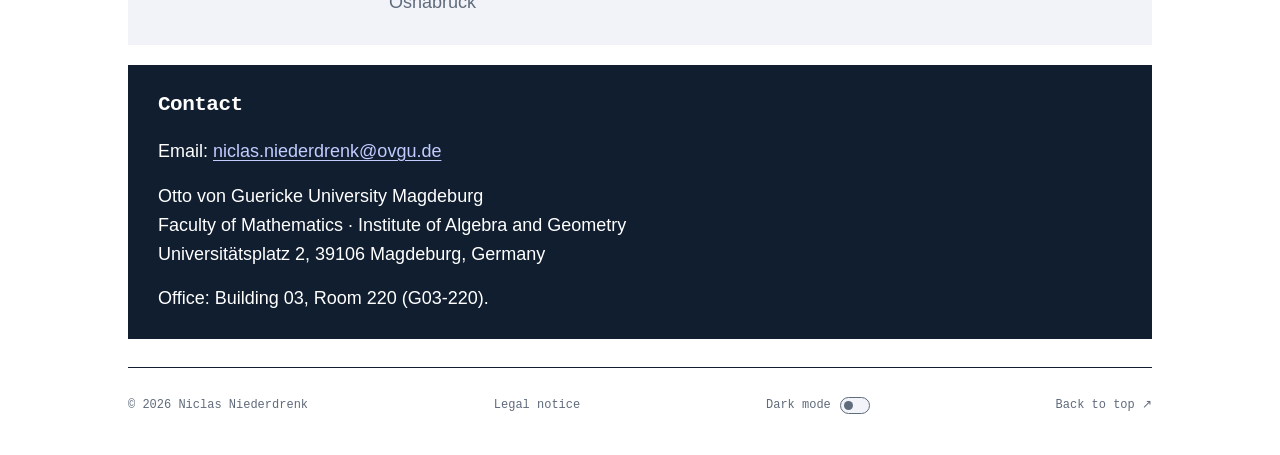
==== commit f528c5d8: "Add GitHub profile link and download mathematical note during build" ====
--- a/index.html
+++ b/index.html
@@ -5,7 +5,7 @@
     <meta name="viewport" content="width=device-width, initial-scale=1.0">
     <title>Niclas Niederdrenk</title>
     <script src="theme.js?v=c177175cfa91"></script>
-    <link rel="stylesheet" href="style.css?v=b115eadc8f8b">
+    <link rel="stylesheet" href="style.css?v=2d0e608586b1">
 </head>
 <body class="page-index">
 <a class="skip-link" href="#content">Skip to content</a>
@@ -21,7 +21,13 @@
         <div class="hero-copy">
             <p class="eyebrow">PhD candidate · OvGU Magdeburg</p>
             <h1>Niclas<br>Niederdrenk</h1>
-<p class="hero-description">Commutative algebra, computational algebra, and combinatorics.</p><a class="hero-contact" href="mailto:niclas.niederdrenk@ovgu.de">niclas.niederdrenk@ovgu.de</a>
+<p class="hero-description">Commutative algebra, computational algebra, and combinatorics.</p><div class="hero-links">
+                <a class="hero-contact" href="mailto:niclas.niederdrenk@ovgu.de">niclas.niederdrenk@ovgu.de</a>
+                <a class="github-link" href="https://github.com/Niclas1511" rel="me">
+                    <svg viewBox="0 0 16 16" width="20" height="20" fill="currentColor" aria-hidden="true" focusable="false"><path d="M8 0C3.58 0 0 3.58 0 8c0 3.54 2.29 6.53 5.47 7.59.4.07.55-.17.55-.38 0-.19-.01-.82-.01-1.49-2.01.37-2.53-.49-2.69-.94-.09-.23-.48-.94-.82-1.13-.28-.15-.68-.52-.01-.53.63-.01 1.08.58 1.23.82.72 1.21 1.87.87 2.33.66.07-.52.28-.87.51-1.07-1.78-.2-3.64-.89-3.64-3.95 0-.87.31-1.59.82-2.15-.08-.2-.36-1.02.08-2.12 0 0 .67-.21 2.2.82a7.65 7.65 0 0 1 4 0c1.53-1.04 2.2-.82 2.2-.82.44 1.1.16 1.92.08 2.12.51.56.82 1.27.82 2.15 0 3.07-1.87 3.75-3.65 3.95.29.25.54.73.54 1.48 0 1.07-.01 1.93-.01 2.2 0 .21.15.46.55.38A8.01 8.01 0 0 0 16 8c0-4.42-3.58-8-8-8Z"/></svg>
+                    <span>GitHub</span>
+                </a>
+            </div>
         </div>
         <figure class="monomial-art">
             <img class="monomial-art-light" src="figures/ilovemonomialideals.png" alt="I love monomial ideals — with a glowing red heart." width="1536" height="1024">
@@ -39,7 +45,7 @@
 </section>
 <section class="content-panel panel-conferences-and-summer-schools" aria-labelledby="conferences-and-summer-schools"><h2 id="conferences-and-summer-schools">Conferences and summer schools</h2>
 <ul>
-<li><span class="entry-date">September 17–18, 2026</span><span class="entry-detail"><a href="https://sites.google.com/view/pott65-magdeburg2026/home">Finite Geometry, Combinatorics, Boolean Functions and their Links</a><span class="entry-location">Magdeburg · attended Thursday and Friday only</span></span></li>
+<li><span class="entry-date">September 14–18, 2026</span><span class="entry-detail"><a href="https://sites.google.com/view/pott65-magdeburg2026/home">Finite Geometry, Combinatorics, Boolean Functions and their Links</a><span class="entry-location">Magdeburg · attended Thursday and Friday only</span></span></li>
 <li><span class="entry-date">September 14–16, 2026</span><span class="entry-detail"><a href="https://www.combinatorial-synergies.de/activities/2026-09_AnnualConference/">Combinatorial Synergies — Third Annual Conference (SPP2458)</a><span class="entry-location">Frankfurt (Main)</span></span></li>
 <li><span class="entry-date">May 4–8, 2026</span><span class="entry-detail"><a href="https://mathconf.eu/yrccs-2026/index.html">Combinatorial Synergies — Young Researchers Conference</a><span class="entry-location">FU Berlin</span></span></li>
 <li><span class="entry-date">March 20–28, 2026</span><span class="entry-detail"><a href="https://www.combinatorial-cowork.space/editions/2026/">Combinatorial Coworkspace</a><span class="entry-location">Kleinwalsertal</span></span></li>
--- a/style.css
+++ b/style.css
@@ -65,7 +65,10 @@
 .nav-links a.current, .nav-links a:hover { background: var(--ink); color: var(--selected-text); border-color: var(--ink); }
 .hero { display: grid; grid-template-columns: minmax(0, 1fr) 270px; gap: 48px; align-items: center; padding: 48px 0 40px; }
 .hero-copy { min-width: 0; }
-.hero-contact { display: inline-block; margin-top: 16px; font-size: 17px; overflow-wrap: anywhere; }
+.hero-links { display: flex; flex-wrap: wrap; align-items: center; gap: 12px 24px; margin-top: 16px; font-size: 17px; }
+.hero-contact { overflow-wrap: anywhere; }
+.github-link { display: inline-flex; align-items: center; gap: 8px; }
+.github-link svg { flex-shrink: 0; }
 .eyebrow { font-size: 14px; color: var(--blue); margin: 0 0 16px; }
 h1 { font-size: clamp(40px, 5.2vw, 64px); font-weight: 750; letter-spacing: -.045em; line-height: 1.08; margin: 0 0 18px; }
 .hero-description { color: var(--muted); max-width: 44ch; font-size: 18px; margin: 0; line-height: 1.6; }
@@ -126,7 +129,7 @@
 @media (max-width: 760px) {
     body { font-size: 16px; }
     .container { padding: 0 24px; }
-    .hero-description, .hero-contact { font-size: 16px; }
+    .hero-description, .hero-links { font-size: 16px; }
     h2 { font-size: 20px; }
     .cv-entry h3 { font-size: 18px; }
     .hero { grid-template-columns: minmax(0, 1fr) 200px; gap: 24px; padding: 36px 0; }
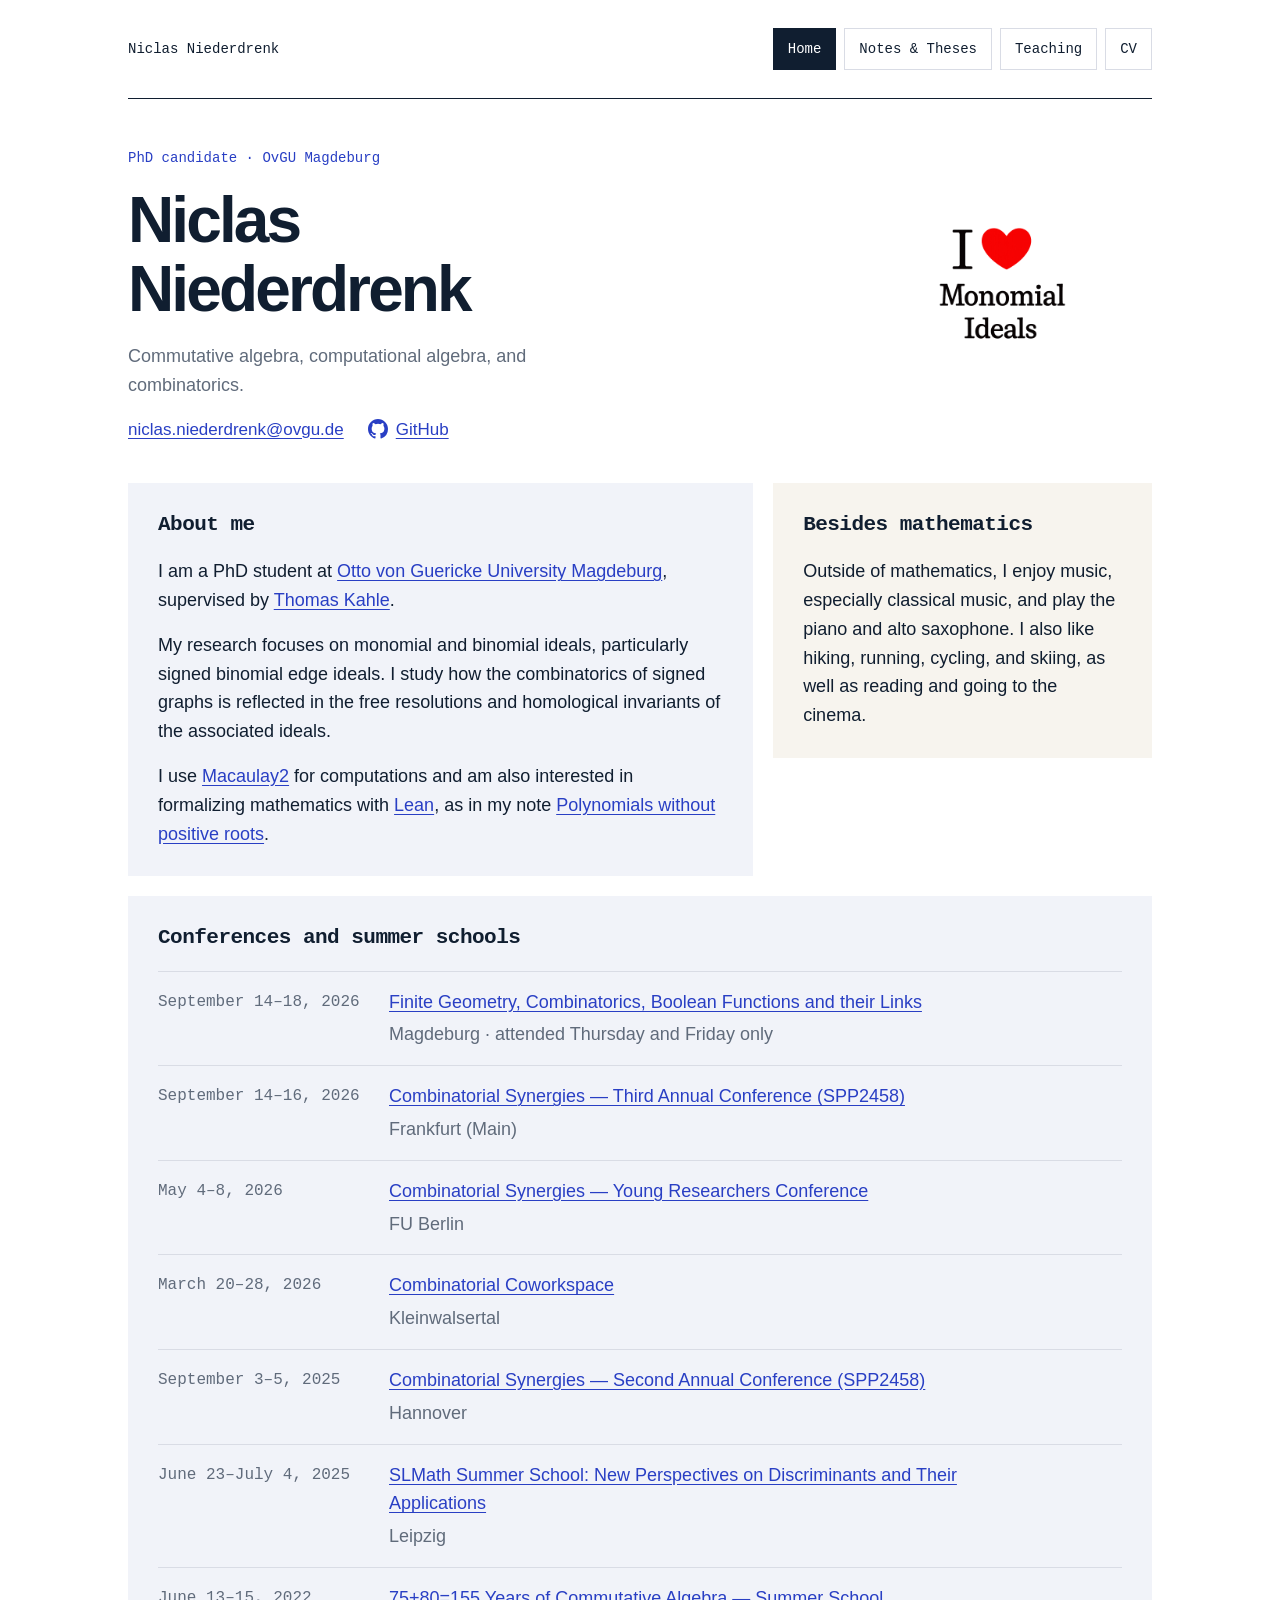
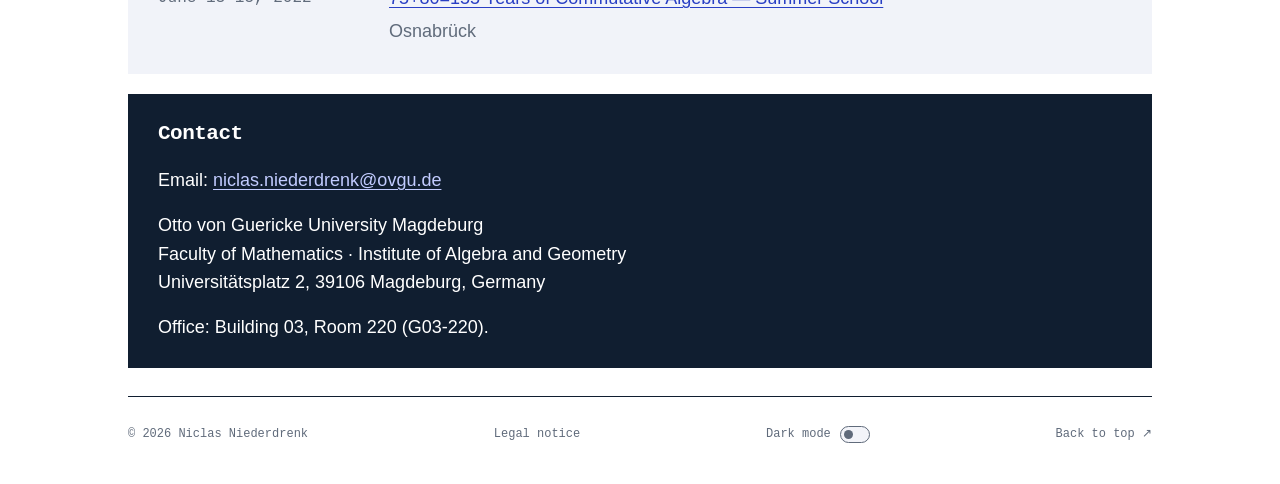
==== commit bb3a38e7: "Refine shared header and notes layout, link Lean note and add MATLAB" ====
--- a/index.html
+++ b/index.html
@@ -5,13 +5,13 @@
     <meta name="viewport" content="width=device-width, initial-scale=1.0">
     <title>Niclas Niederdrenk</title>
     <script src="theme.js?v=c177175cfa91"></script>
-    <link rel="stylesheet" href="style.css?v=2d0e608586b1">
+    <link rel="stylesheet" href="style.css?v=b06b61e025ef">
 </head>
 <body class="page-index">
 <a class="skip-link" href="#content">Skip to content</a>
 <div class="container">
     <nav class="site-nav" aria-label="Main navigation">
-        <a class="wordmark" href="index.html">n.niederdrenk<span> / </span></a>
+        <a class="wordmark" href="index.html">Niclas Niederdrenk</a>
         <div class="nav-links"><a href="index.html" class="current" aria-current="page">Home</a>
 <a href="notes.html">Notes &amp; Theses</a>
 <a href="teaching.html">Teaching</a>
@@ -38,7 +38,7 @@
 <section class="content-panel panel-about-me" aria-labelledby="about-me"><h2 id="about-me">About me</h2>
 <p>I am a PhD student at <a href="https://www.ovgu.de/">Otto von Guericke University Magdeburg</a>, supervised by <a href="https://thomas-kahle.de/">Thomas Kahle</a>.</p>
 <p>My research focuses on monomial and binomial ideals, particularly signed binomial edge ideals. I study how the combinatorics of signed graphs is reflected in the free resolutions and homological invariants of the associated ideals.</p>
-<p>I use <a href="https://macaulay2.com/">Macaulay2</a> for computations and am also interested in formalizing mathematics with <a href="https://lean-lang.org/">Lean</a>.</p>
+<p>I use <a href="https://macaulay2.com/">Macaulay2</a> for computations and am also interested in formalizing mathematics with <a href="https://lean-lang.org/">Lean</a>, as in my note <a href="notes.html#polynomials-without-positive-roots">Polynomials without positive roots</a>.</p>
 </section>
 <section class="content-panel panel-besides-mathematics" aria-labelledby="besides-mathematics"><h2 id="besides-mathematics">Besides mathematics</h2>
 <p>Outside of mathematics, I enjoy music, especially classical music, and play the piano and alto saxophone. I also like hiking, running, cycling, and skiing, as well as reading and going to the cinema.</p>
--- a/style.css
+++ b/style.css
@@ -42,6 +42,7 @@
 .container { max-width: 1120px; margin: auto; padding: 0 48px; }
 .site-nav {
     display: flex;
+    flex-wrap: wrap;
     align-items: center;
     justify-content: space-between;
     gap: 24px;
@@ -51,8 +52,7 @@
 .wordmark, .eyebrow, figcaption, h2, .entry-date, footer, .nav-links {
     font-family: "SFMono-Regular", Consolas, "Liberation Mono", monospace;
 }
-.wordmark { color: var(--ink); font-size: 14px; text-decoration: none; }
-.wordmark span { color: var(--blue); }
+.wordmark { color: var(--ink); font-size: 14px; text-decoration: none; white-space: nowrap; }
 .nav-links { display: flex; flex-wrap: wrap; justify-content: flex-end; gap: 8px; font-size: 14px; }
 .nav-links a { padding: 9px 14px; border: 1px solid var(--line); color: var(--ink); text-decoration: none; }
 .theme-toggle { display: inline-flex; align-items: center; gap: 9px; padding: 6px 0; border: 0; font: inherit; line-height: inherit; color: var(--muted); background: transparent; cursor: pointer; }
@@ -92,7 +92,13 @@
 .content-panel p:last-child { margin-bottom: 0; }
 .page-cv .hero, .page-legal .hero, .page-notes .hero { grid-template-columns: 1fr; }
 .page-cv .content-panel, .page-legal .content-panel, .page-notes .content-panel { grid-column: 1 / -1; }
-.page-notes h3 { margin: 0 0 10px; font-size: 24px; line-height: 1.35; }
+.page-notes h2 { margin: 0 0 24px; padding-bottom: 14px; border-bottom: 1px solid var(--line); font-size: clamp(24px, 3vw, 28px); font-weight: 700; }
+.page-notes h3 { margin: 0 0 8px; font-size: clamp(20px, 2.4vw, 22px); font-weight: 600; line-height: 1.4; scroll-margin-top: 24px; }
+.page-notes .work-translation { margin-bottom: 8px; }
+.page-notes .work-meta { color: var(--muted); font-size: 15px; margin-bottom: 20px; }
+.work-links { display: flex; flex-wrap: wrap; gap: 8px 24px; align-items: baseline; }
+.work-links a { max-width: 100%; }
+.work-links a:first-child { font-weight: 600; }
 .page-introduction { grid-column: 1 / -1; max-width: 65ch; }
 .page-introduction p { margin: 0; }
 .page-cv .page-introduction { color: var(--muted); font-size: 16px; }
@@ -145,7 +151,7 @@
     .container { padding: 0 20px; }
     .site-nav { flex-wrap: wrap; gap: 12px; padding: 20px 0; }
     .wordmark { font-size: 13px; }
-    .nav-links { gap: 5px; font-size: 13px; }
+    .nav-links { width: 100%; justify-content: flex-start; gap: 5px; font-size: 13px; }
     .nav-links a { padding: 8px 10px; }
     .hero { grid-template-columns: 1fr; gap: 24px; padding: 32px 0; }
     .page-index .hero { grid-template-columns: 1fr; }
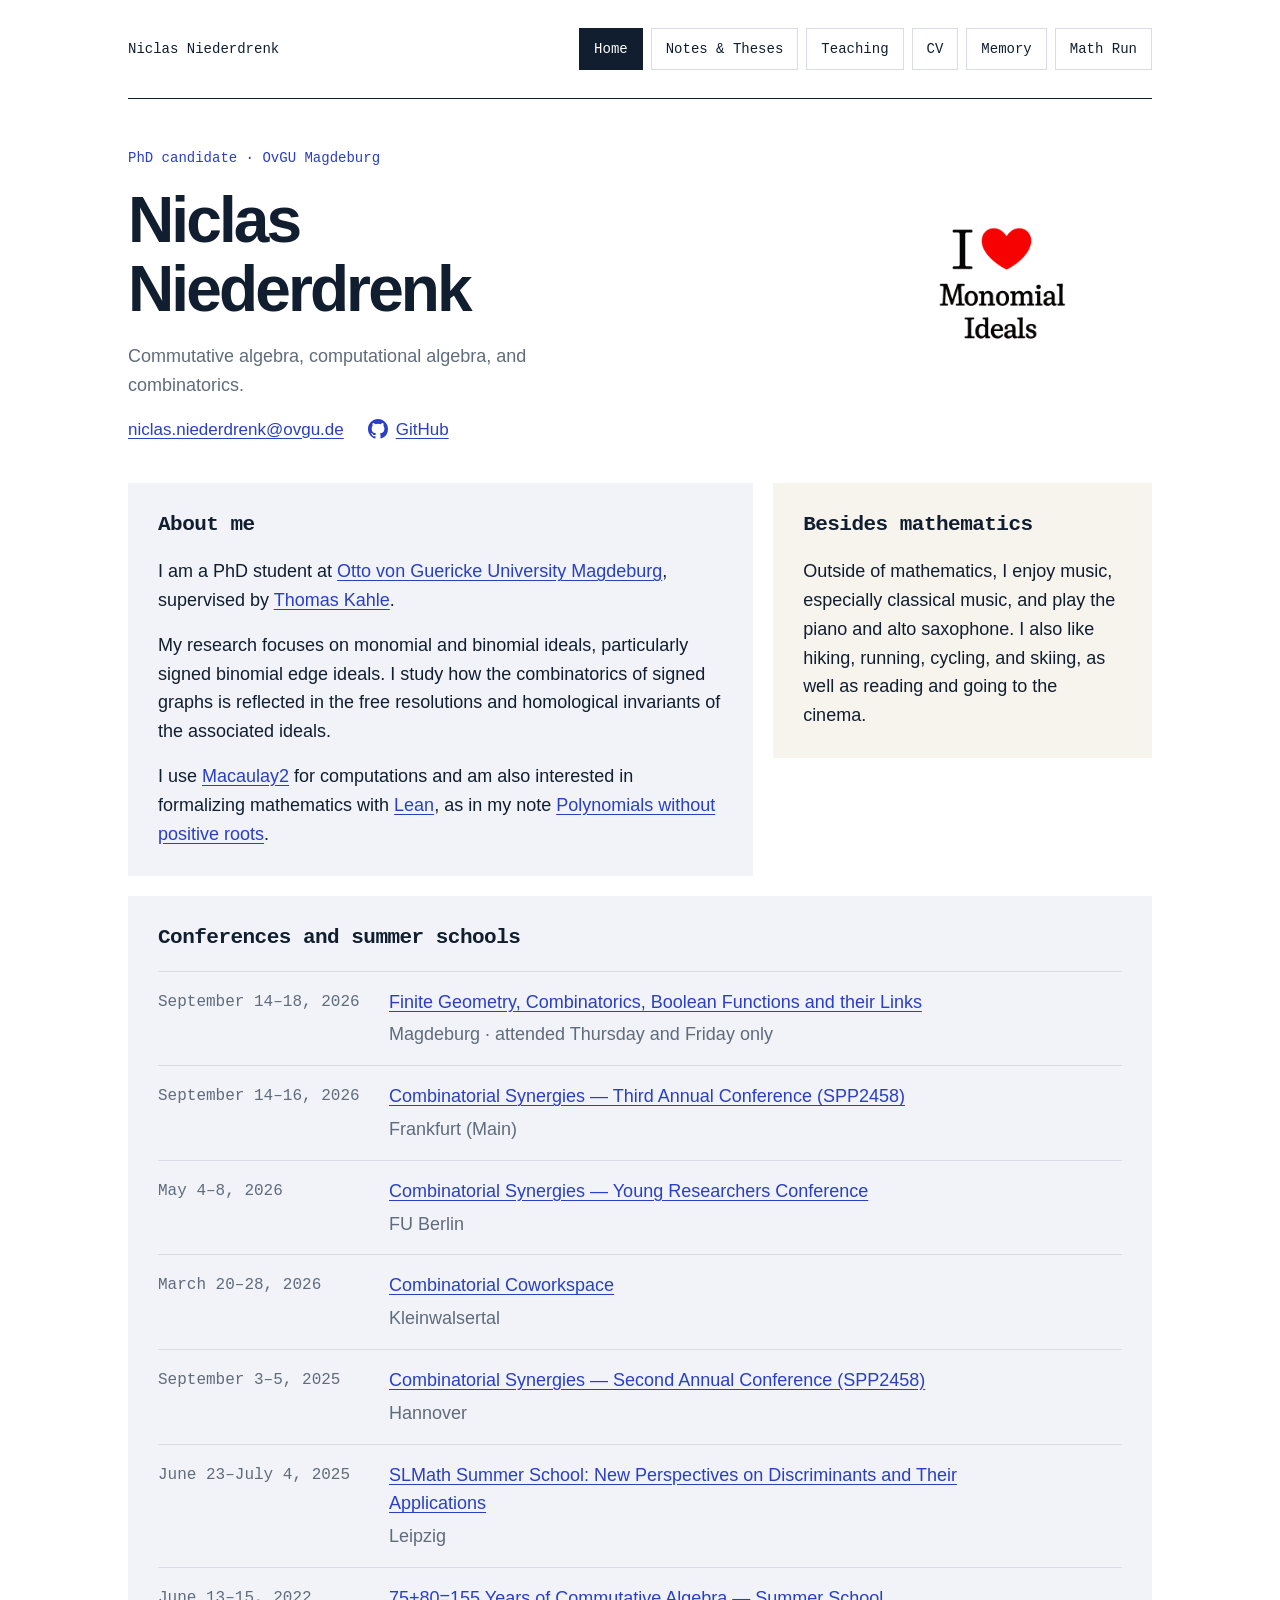
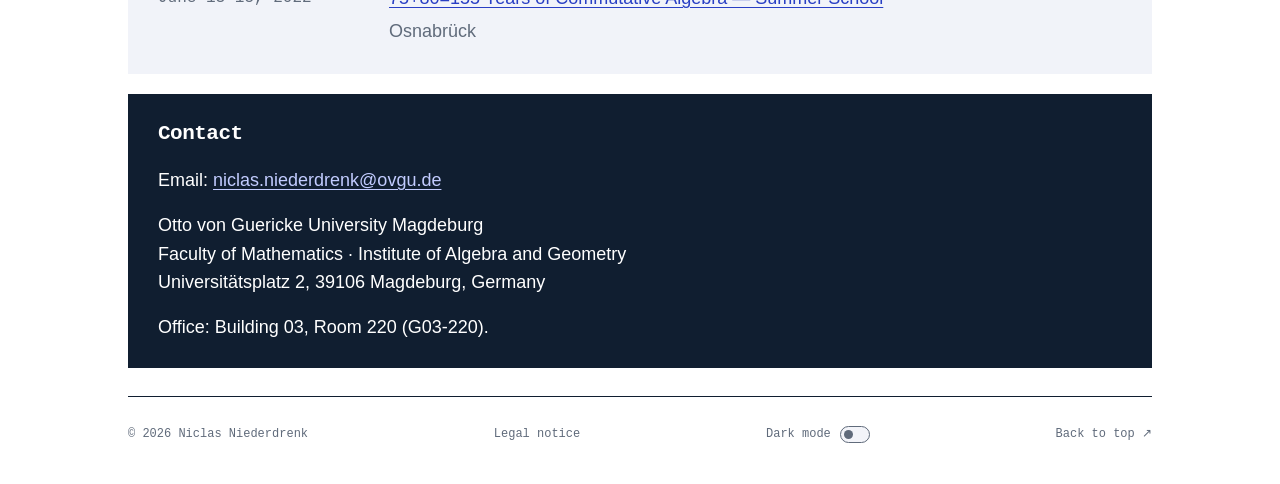
==== commit 762385c6: "Add Math Memory and pixel runner with boss arenas" ====
--- a/index.html
+++ b/index.html
@@ -6,6 +6,7 @@
     <title>Niclas Niederdrenk</title>
     <script src="theme.js?v=c177175cfa91"></script>
     <link rel="stylesheet" href="style.css?v=b06b61e025ef">
+
 </head>
 <body class="page-index">
 <a class="skip-link" href="#content">Skip to content</a>
@@ -15,7 +16,9 @@
         <div class="nav-links"><a href="index.html" class="current" aria-current="page">Home</a>
 <a href="notes.html">Notes &amp; Theses</a>
 <a href="teaching.html">Teaching</a>
-<a href="cv.html">CV</a></div>
+<a href="cv.html">CV</a>
+<a href="memory.html">Memory</a>
+<a href="runner.html">Math Run</a></div>
     </nav>
     <header class="hero">
         <div class="hero-copy">
